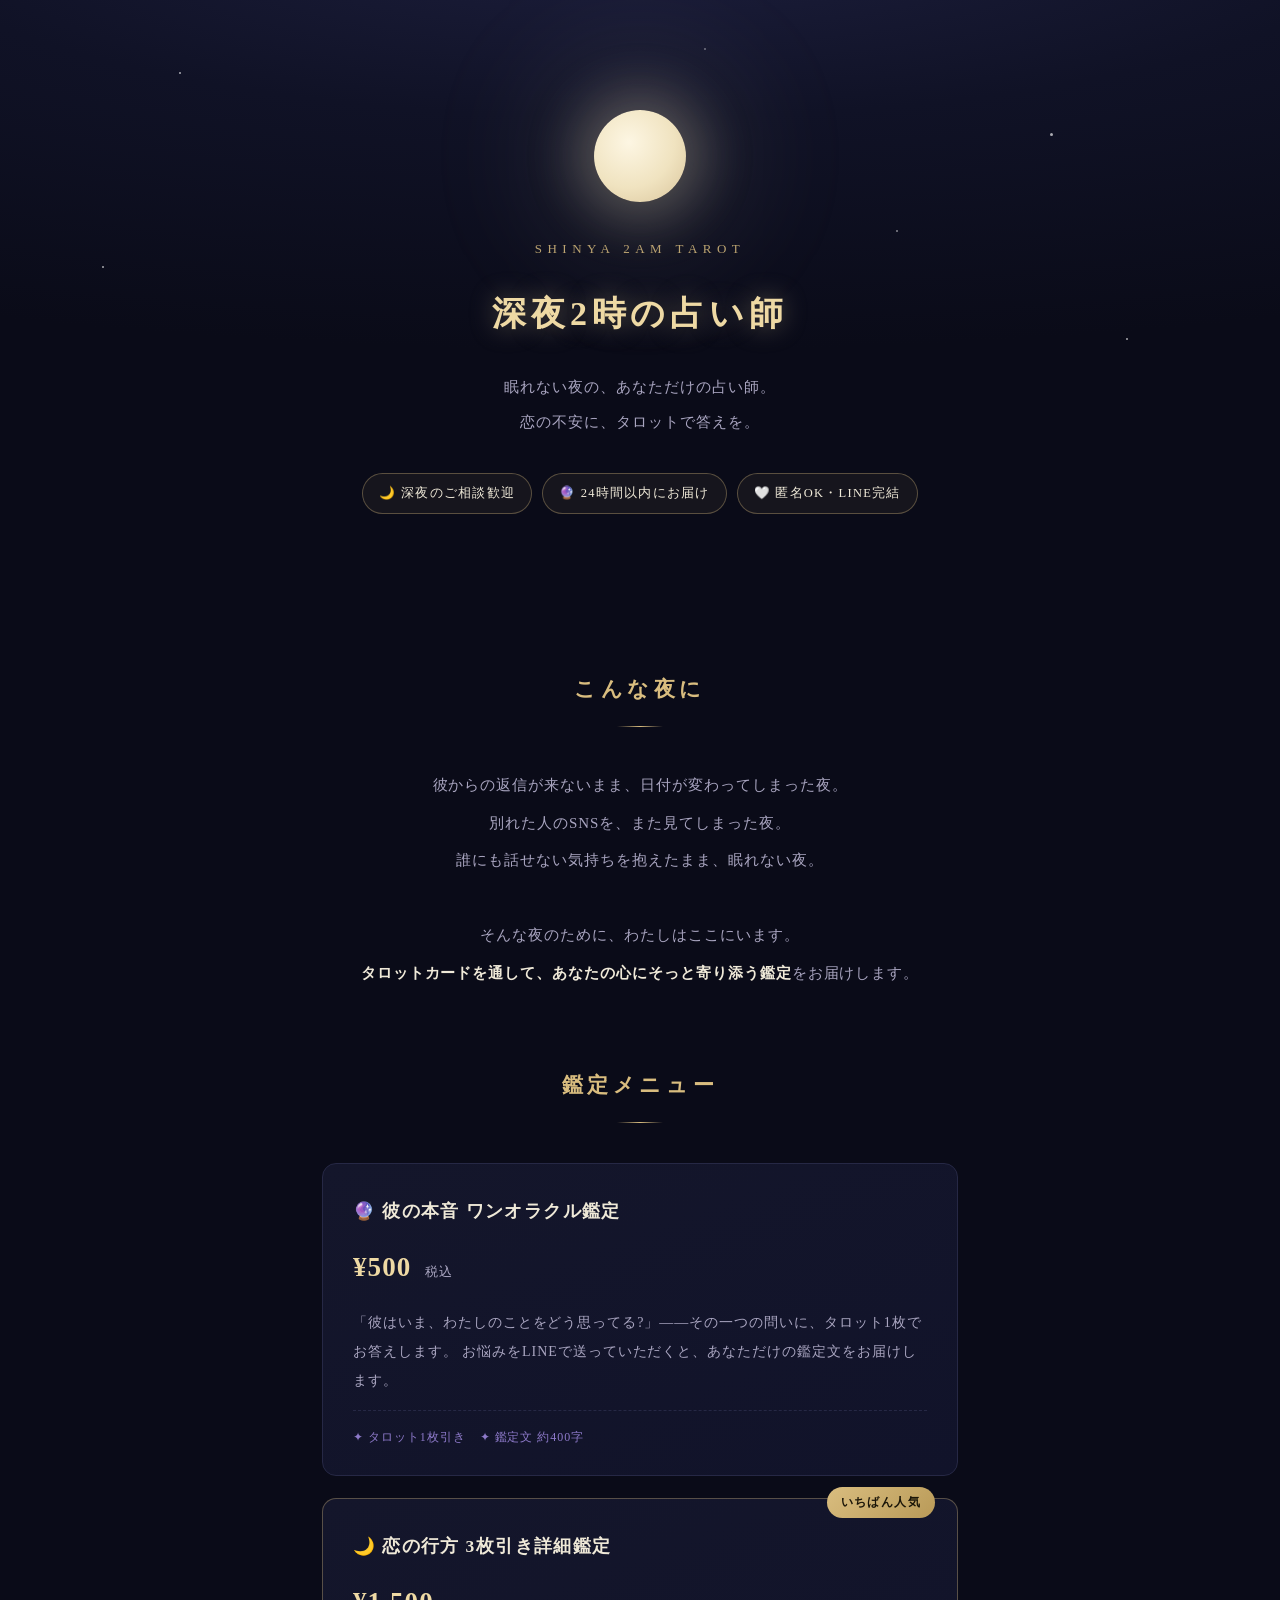
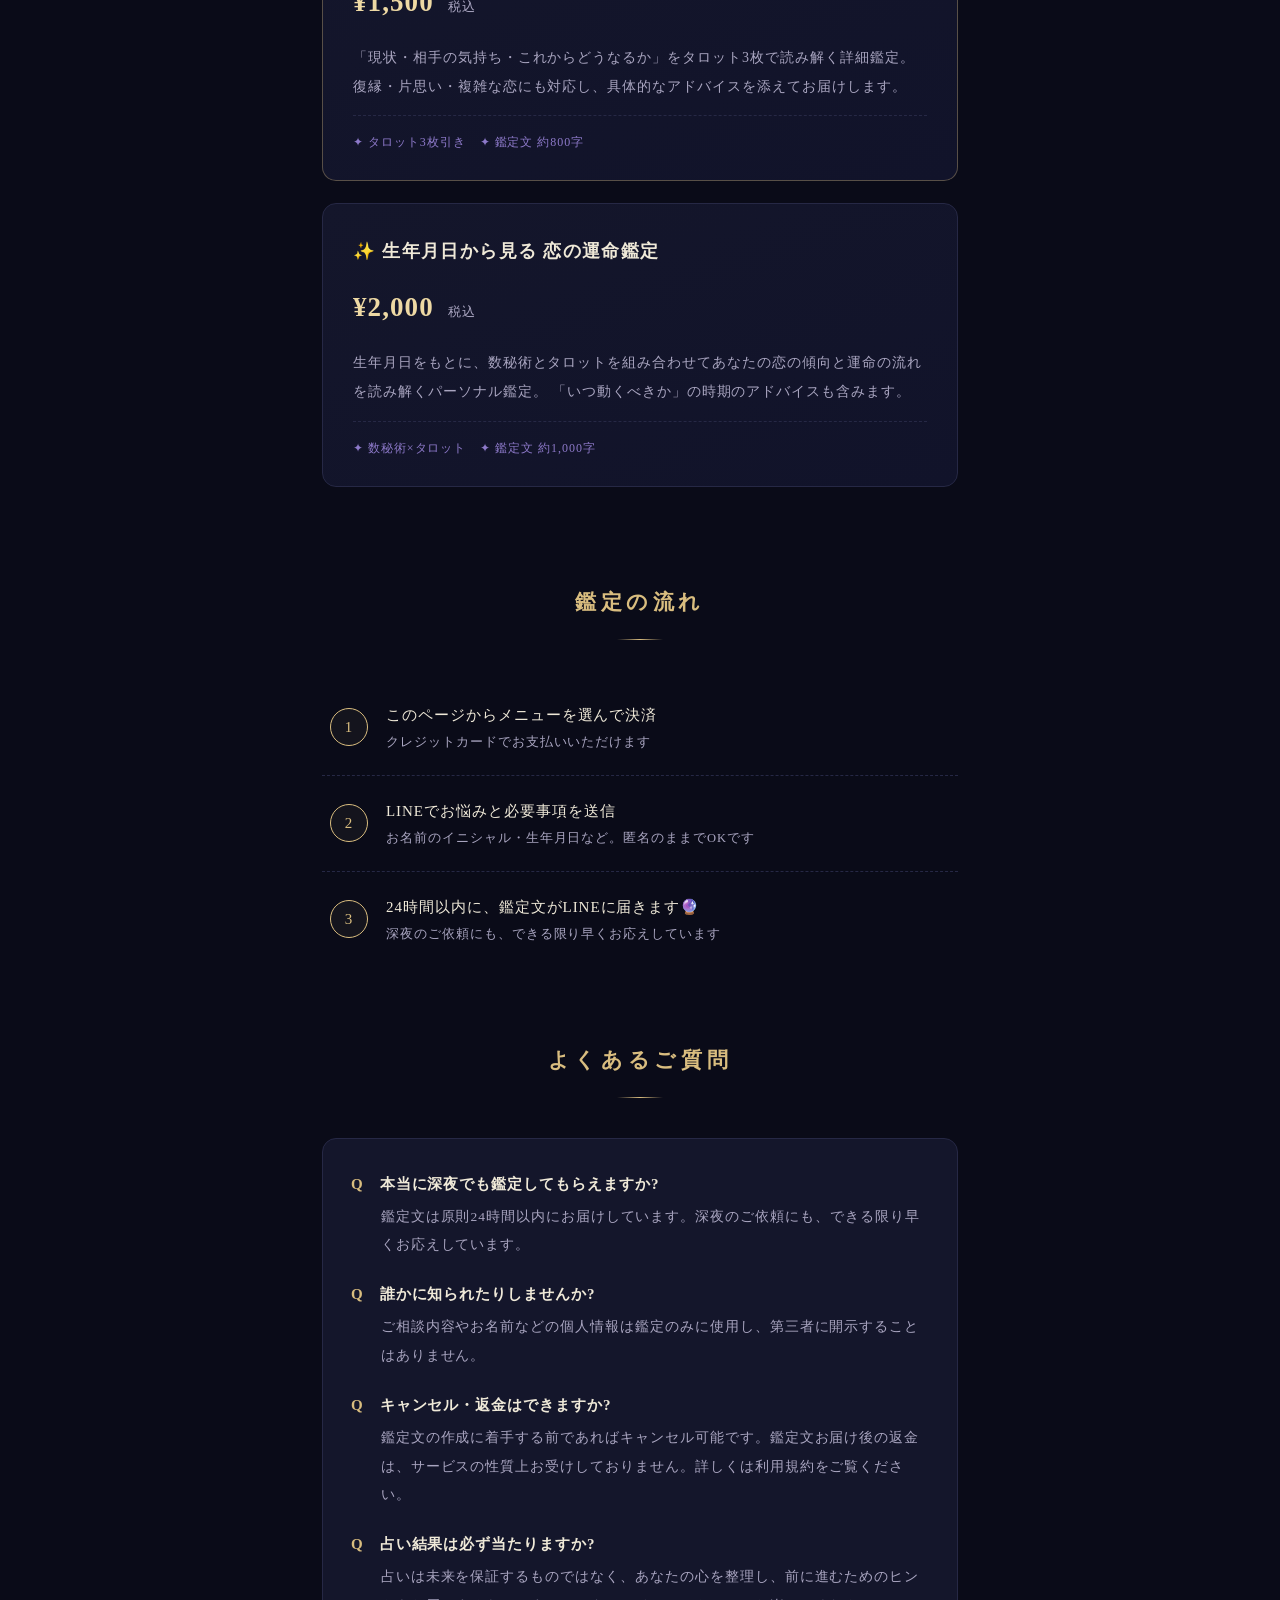
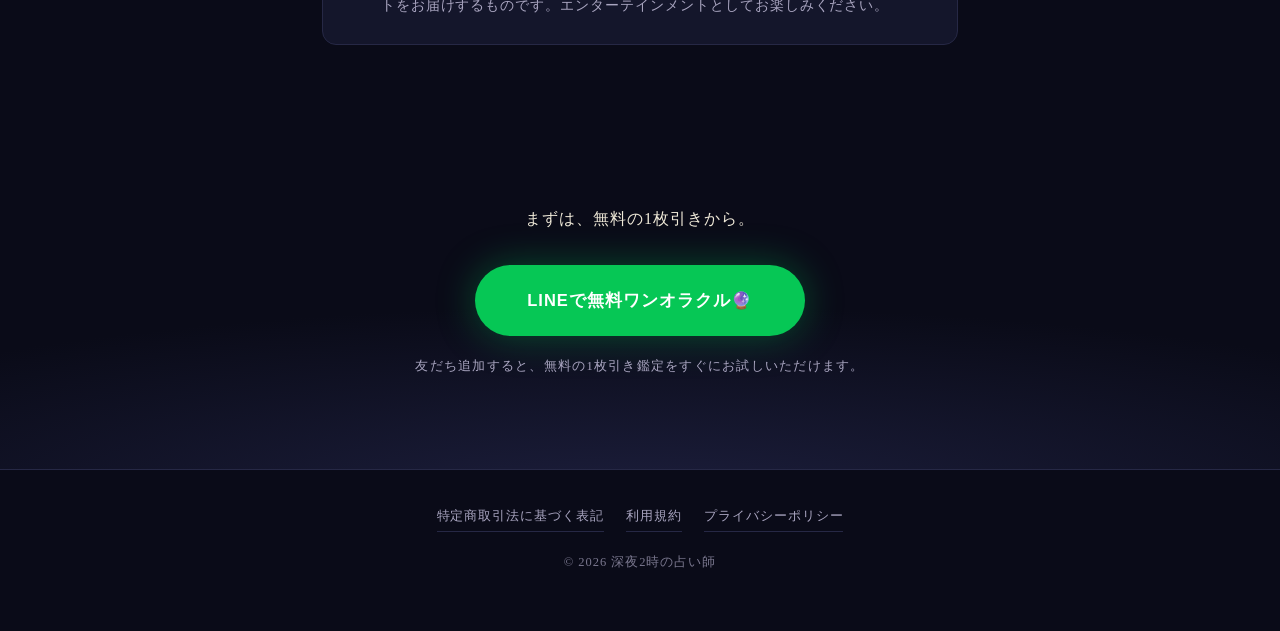
==== index.html @ 56b05a76 "深夜2時の占い師 販売LP(特商法・規約・プライバシーポリシー込み) Co-Authored-By: Claude Fable 5 <noreply@anthropic.com>" ====
<!DOCTYPE html>
<html lang="ja">
<head>
<meta charset="UTF-8">
<meta name="viewport" content="width=device-width, initial-scale=1.0">
<title>深夜2時の占い師🔮｜恋愛タロット鑑定</title>
<meta name="description" content="眠れない夜、恋の悩みにそっと寄り添うタロット鑑定。LINEで送るだけ、深夜でもすぐに鑑定文をお届けします。">
<link rel="stylesheet" href="style.css">
</head>
<body>

<header class="hero">
  <div class="star"></div><div class="star"></div><div class="star"></div>
  <div class="star"></div><div class="star"></div><div class="star"></div>
  <div class="moon"></div>
  <p class="kicker">SHINYA 2AM TAROT</p>
  <h1>深夜2時の占い師</h1>
  <p class="tagline">眠れない夜の、あなただけの占い師。<br>恋の不安に、タロットで答えを。</p>
  <div class="badges">
    <span>🌙 深夜のご相談歓迎</span>
    <span>🔮 24時間以内にお届け</span>
    <span>🤍 匿名OK・LINE完結</span>
  </div>
</header>

<div class="container">

<section>
  <h2>こんな夜に</h2>
  <p class="intro">
    彼からの返信が来ないまま、日付が変わってしまった夜。<br>
    別れた人のSNSを、また見てしまった夜。<br>
    誰にも話せない気持ちを抱えたまま、眠れない夜。<br><br>
    そんな夜のために、わたしはここにいます。<br>
    <strong>タロットカードを通して、あなたの心にそっと寄り添う鑑定</strong>をお届けします。
  </p>
</section>

<section>
  <h2>鑑定メニュー</h2>

  <div class="card">
    <h3>🔮 彼の本音 ワンオラクル鑑定</h3>
    <p class="price">¥500 <small>税込</small></p>
    <p>
      「彼はいま、わたしのことをどう思ってる?」——その一つの問いに、タロット1枚でお答えします。
      お悩みをLINEで送っていただくと、あなただけの鑑定文をお届けします。
    </p>
    <div class="meta"><span>✦ タロット1枚引き</span><span>✦ 鑑定文 約400字</span></div>
  </div>

  <div class="card featured">
    <span class="badge">いちばん人気</span>
    <h3>🌙 恋の行方 3枚引き詳細鑑定</h3>
    <p class="price">¥1,500 <small>税込</small></p>
    <p>
      「現状・相手の気持ち・これからどうなるか」をタロット3枚で読み解く詳細鑑定。
      復縁・片思い・複雑な恋にも対応し、具体的なアドバイスを添えてお届けします。
    </p>
    <div class="meta"><span>✦ タロット3枚引き</span><span>✦ 鑑定文 約800字</span></div>
  </div>

  <div class="card">
    <h3>✨ 生年月日から見る 恋の運命鑑定</h3>
    <p class="price">¥2,000 <small>税込</small></p>
    <p>
      生年月日をもとに、数秘術とタロットを組み合わせてあなたの恋の傾向と運命の流れを読み解くパーソナル鑑定。
      「いつ動くべきか」の時期のアドバイスも含みます。
    </p>
    <div class="meta"><span>✦ 数秘術×タロット</span><span>✦ 鑑定文 約1,000字</span></div>
  </div>
</section>

<section class="flow">
  <h2>鑑定の流れ</h2>
  <ol>
    <li>このページからメニューを選んで決済<br><small>クレジットカードでお支払いいただけます</small></li>
    <li>LINEでお悩みと必要事項を送信<br><small>お名前のイニシャル・生年月日など。匿名のままでOKです</small></li>
    <li>24時間以内に、鑑定文がLINEに届きます🔮<br><small>深夜のご依頼にも、できる限り早くお応えしています</small></li>
  </ol>
</section>

<section class="faq">
  <h2>よくあるご質問</h2>
  <dl>
    <dt>本当に深夜でも鑑定してもらえますか?</dt>
    <dd>鑑定文は原則24時間以内にお届けしています。深夜のご依頼にも、できる限り早くお応えしています。</dd>
    <dt>誰かに知られたりしませんか?</dt>
    <dd>ご相談内容やお名前などの個人情報は鑑定のみに使用し、第三者に開示することはありません。</dd>
    <dt>キャンセル・返金はできますか?</dt>
    <dd>鑑定文の作成に着手する前であればキャンセル可能です。鑑定文お届け後の返金は、サービスの性質上お受けしておりません。詳しくは利用規約をご覧ください。</dd>
    <dt>占い結果は必ず当たりますか?</dt>
    <dd>占いは未来を保証するものではなく、あなたの心を整理し、前に進むためのヒントをお届けするものです。エンターテインメントとしてお楽しみください。</dd>
  </dl>
</section>

</div>

<div class="cta">
  <p class="lead">まずは、無料の1枚引きから。</p>
  <a class="line-btn" href="https://line.me/R/ti/p/@852gdivv">LINEで無料ワンオラクル🔮</a>
  <p class="note">友だち追加すると、無料の1枚引き鑑定をすぐにお試しいただけます。</p>
</div>

<footer>
  <nav>
    <a href="tokushoho.html">特定商取引法に基づく表記</a>
    <a href="terms.html">利用規約</a>
    <a href="privacy.html">プライバシーポリシー</a>
  </nav>
  <p class="copy">© 2026 深夜2時の占い師</p>
</footer>

</body>
</html>
---- style.css ----
:root {
  --bg: #0a0b18;
  --bg-2: #101226;
  --bg-card: #14162b;
  --border: #262845;
  --border-gold: rgba(217, 189, 127, 0.35);
  --text: #efe9d8;
  --text-dim: #a9a5c0;
  --gold: #d9bd7f;
  --gold-bright: #eed9a4;
  --purple: #8d79c9;
  --line-green: #06c755;
}

* { margin: 0; padding: 0; box-sizing: border-box; }

html { scroll-behavior: smooth; }

body {
  font-family: "Yu Mincho", "Hiragino Mincho ProN", "Noto Serif JP", serif;
  background: var(--bg);
  color: var(--text);
  line-height: 2;
  letter-spacing: 0.06em;
}

.container { max-width: 680px; margin: 0 auto; padding: 0 22px; }

/* ---------- hero ---------- */

header.hero {
  position: relative;
  text-align: center;
  padding: 110px 20px 90px;
  background: radial-gradient(ellipse 130% 70% at 50% -12%, #1d1f3e 0%, var(--bg-2) 45%, var(--bg) 100%);
  overflow: hidden;
}

.hero .star {
  position: absolute;
  background: #fff;
  border-radius: 50%;
  opacity: 0.65;
  animation: twinkle 3.4s ease-in-out infinite;
}

.hero .star:nth-child(1) { top: 12%; left: 14%; width: 2px; height: 2px; }
.hero .star:nth-child(2) { top: 22%; left: 82%; width: 3px; height: 3px; animation-delay: .9s; }
.hero .star:nth-child(3) { top: 44%; left: 8%;  width: 2px; height: 2px; animation-delay: 1.6s; }
.hero .star:nth-child(4) { top: 56%; left: 88%; width: 2px; height: 2px; animation-delay: 2.2s; }
.hero .star:nth-child(5) { top: 8%;  left: 55%; width: 2px; height: 2px; animation-delay: .4s; opacity: .4; }
.hero .star:nth-child(6) { top: 38%; left: 70%; width: 2px; height: 2px; animation-delay: 2.8s; opacity: .5; }

@keyframes twinkle {
  0%, 100% { opacity: 0.25; }
  50% { opacity: 0.85; }
}

.hero .moon {
  width: 92px;
  height: 92px;
  margin: 0 auto 34px;
  border-radius: 50%;
  background: radial-gradient(circle at 38% 35%, #fdf6e3 0%, #f0e3c0 55%, #d9c49a 100%);
  box-shadow:
    0 0 50px 18px rgba(240, 227, 192, 0.25),
    0 0 130px 55px rgba(240, 227, 192, 0.10);
}

.hero .kicker {
  font-size: 13px;
  letter-spacing: 0.42em;
  color: var(--gold);
  opacity: 0.85;
  margin-bottom: 18px;
}

.hero h1 {
  font-size: 34px;
  font-weight: 600;
  letter-spacing: 0.14em;
  color: var(--gold-bright);
  text-shadow: 0 0 26px rgba(238, 217, 164, 0.35);
  margin-bottom: 22px;
}

.hero p.tagline {
  color: var(--text-dim);
  font-size: 15px;
  line-height: 2.3;
}

.hero .badges {
  display: flex;
  justify-content: center;
  flex-wrap: wrap;
  gap: 10px;
  margin-top: 34px;
}

.hero .badges span {
  font-size: 12.5px;
  color: var(--text);
  border: 1px solid var(--border-gold);
  border-radius: 999px;
  padding: 7px 16px;
  background: rgba(217, 189, 127, 0.06);
  letter-spacing: 0.1em;
}

/* ---------- sections ---------- */

section { padding: 64px 0 8px; }

h2 {
  font-size: 21px;
  font-weight: 600;
  color: var(--gold);
  text-align: center;
  letter-spacing: 0.22em;
  margin-bottom: 40px;
}

h2::after {
  content: "";
  display: block;
  width: 46px;
  height: 1px;
  background: linear-gradient(90deg, transparent, var(--gold), transparent);
  margin: 16px auto 0;
}

/* ---------- intro ---------- */

.intro {
  text-align: center;
  font-size: 15px;
  color: var(--text-dim);
  line-height: 2.5;
}

.intro strong {
  color: var(--text);
  font-weight: 600;
}

/* ---------- menu cards ---------- */

.card {
  position: relative;
  background: linear-gradient(160deg, var(--bg-card) 0%, #11132a 100%);
  border: 1px solid var(--border);
  border-radius: 14px;
  padding: 30px 30px 26px;
  margin-bottom: 22px;
  transition: transform .25s ease, border-color .25s ease, box-shadow .25s ease;
}

.card:hover {
  transform: translateY(-3px);
  border-color: var(--border-gold);
  box-shadow: 0 14px 40px rgba(0, 0, 0, 0.45), 0 0 30px rgba(217, 189, 127, 0.08);
}

.card.featured { border-color: var(--border-gold); }

.card .badge {
  position: absolute;
  top: -12px;
  right: 22px;
  background: linear-gradient(135deg, var(--gold) 0%, #b99a58 100%);
  color: #1a1508;
  font-family: "Yu Gothic", sans-serif;
  font-size: 11.5px;
  font-weight: 700;
  letter-spacing: 0.12em;
  padding: 4px 14px;
  border-radius: 999px;
}

.card h3 {
  font-size: 17.5px;
  font-weight: 600;
  margin-bottom: 4px;
  letter-spacing: 0.08em;
}

.card .price {
  font-size: 27px;
  color: var(--gold-bright);
  font-weight: 700;
  margin: 10px 0 12px;
  letter-spacing: 0.04em;
}

.card .price small { font-size: 13px; color: var(--text-dim); font-weight: 400; margin-left: 6px; }

.card p { font-size: 14px; color: var(--text-dim); line-height: 2.1; }

.card .meta {
  display: flex;
  gap: 14px;
  margin-top: 14px;
  padding-top: 14px;
  border-top: 1px dashed var(--border);
  font-size: 12px;
  color: var(--purple);
  letter-spacing: 0.08em;
}

/* ---------- flow ---------- */

.flow ol { list-style: none; }

.flow li {
  position: relative;
  padding: 20px 0 20px 64px;
  font-size: 15px;
  border-bottom: 1px dashed var(--border);
}

.flow li:last-child { border-bottom: none; }

.flow li::before {
  content: counter(step);
  counter-increment: step;
  position: absolute;
  left: 8px;
  top: 50%;
  transform: translateY(-50%);
  width: 36px;
  height: 36px;
  border-radius: 50%;
  border: 1px solid var(--gold);
  color: var(--gold);
  display: flex;
  align-items: center;
  justify-content: center;
  font-size: 15px;
  background: rgba(217, 189, 127, 0.05);
}

.flow ol { counter-reset: step; }

.flow li small { display: block; color: var(--text-dim); font-size: 12.5px; }

/* ---------- faq ---------- */

.faq dl {
  background: var(--bg-card);
  border: 1px solid var(--border);
  border-radius: 14px;
  padding: 10px 28px 24px;
}

.faq dt {
  font-weight: 600;
  margin-top: 20px;
  color: var(--text);
  font-size: 15px;
}

.faq dt::before { content: "Q　"; color: var(--gold); }

.faq dd {
  color: var(--text-dim);
  font-size: 13.5px;
  margin: 4px 0 0 0;
  padding-left: 2.2em;
  line-height: 2.1;
}

/* ---------- cta ---------- */

.cta {
  position: relative;
  text-align: center;
  margin: 80px 0 0;
  padding: 70px 20px 90px;
  background: radial-gradient(ellipse 120% 90% at 50% 110%, #1c1e3c 0%, var(--bg) 65%);
}

.cta .lead {
  font-size: 16px;
  margin-bottom: 30px;
  color: var(--text);
}

.cta a.line-btn {
  display: inline-block;
  background: var(--line-green);
  color: #fff;
  text-decoration: none;
  font-family: "Yu Gothic", sans-serif;
  font-weight: 700;
  padding: 19px 52px;
  border-radius: 999px;
  font-size: 16.5px;
  letter-spacing: 0.06em;
  box-shadow: 0 0 38px rgba(6, 199, 85, 0.35);
  transition: transform .2s ease, box-shadow .2s ease;
}

.cta a.line-btn:hover {
  transform: translateY(-2px);
  box-shadow: 0 6px 46px rgba(6, 199, 85, 0.5);
}

.cta p.note { margin-top: 18px; font-size: 12.5px; color: var(--text-dim); letter-spacing: 0.1em; }

/* ---------- footer ---------- */

footer {
  border-top: 1px solid var(--border);
  padding: 34px 20px 56px;
  text-align: center;
  font-size: 12.5px;
  color: var(--text-dim);
}

footer nav { display: flex; justify-content: center; flex-wrap: wrap; gap: 6px 22px; }

footer a { color: var(--text-dim); text-decoration: none; border-bottom: 1px solid var(--border); padding-bottom: 2px; }
footer a:hover { color: var(--gold); border-color: var(--gold); }

footer .copy { margin-top: 18px; opacity: 0.7; }

/* ---------- legal pages ---------- */

main.legal { padding: 64px 0 40px; }

main.legal h1 {
  font-size: 22px;
  color: var(--gold);
  margin-bottom: 40px;
  text-align: center;
  letter-spacing: 0.2em;
}

main.legal h1::after {
  content: "";
  display: block;
  width: 46px;
  height: 1px;
  background: linear-gradient(90deg, transparent, var(--gold), transparent);
  margin: 16px auto 0;
}

main.legal table { width: 100%; border-collapse: collapse; font-size: 14px; }

main.legal th, main.legal td {
  border: 1px solid var(--border);
  padding: 14px 16px;
  text-align: left;
  vertical-align: top;
  line-height: 1.9;
}

main.legal th { background: var(--bg-card); width: 34%; font-weight: 600; color: var(--text); }
main.legal td { color: var(--text-dim); }
main.legal td small { font-size: 12px; opacity: 0.85; }

main.legal h2 { font-size: 16px; text-align: left; margin: 32px 0 10px; letter-spacing: 0.1em; }
main.legal h2::after { display: none; }

main.legal p, main.legal li { font-size: 14px; color: var(--text-dim); }
main.legal ol, main.legal ul { padding-left: 24px; }

.back {
  display: inline-block;
  margin-top: 40px;
  color: var(--gold);
  font-size: 14px;
  text-decoration: none;
  border-bottom: 1px solid var(--border-gold);
  padding-bottom: 2px;
}

/* ---------- responsive ---------- */

@media (max-width: 480px) {
  .hero h1 { font-size: 27px; }
  .card { padding: 24px 20px 22px; }
  main.legal th { width: 38%; }
}
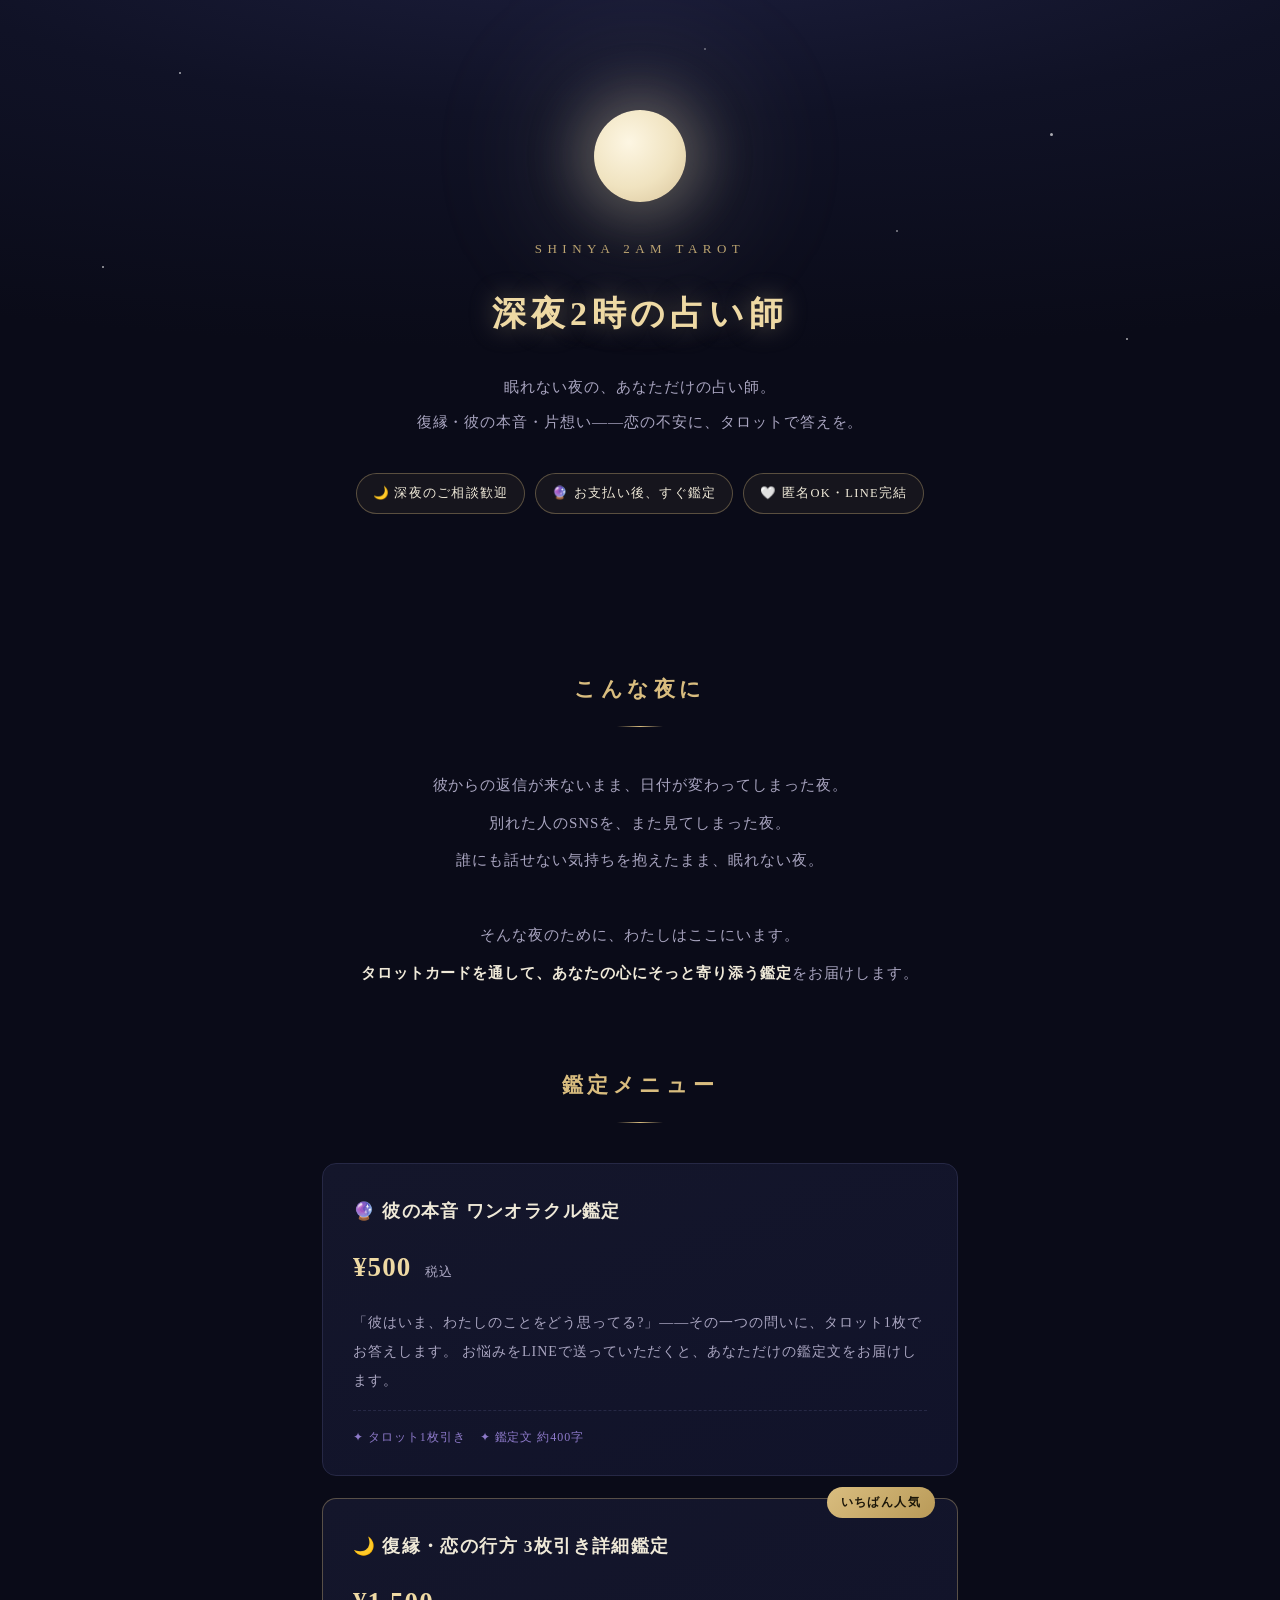
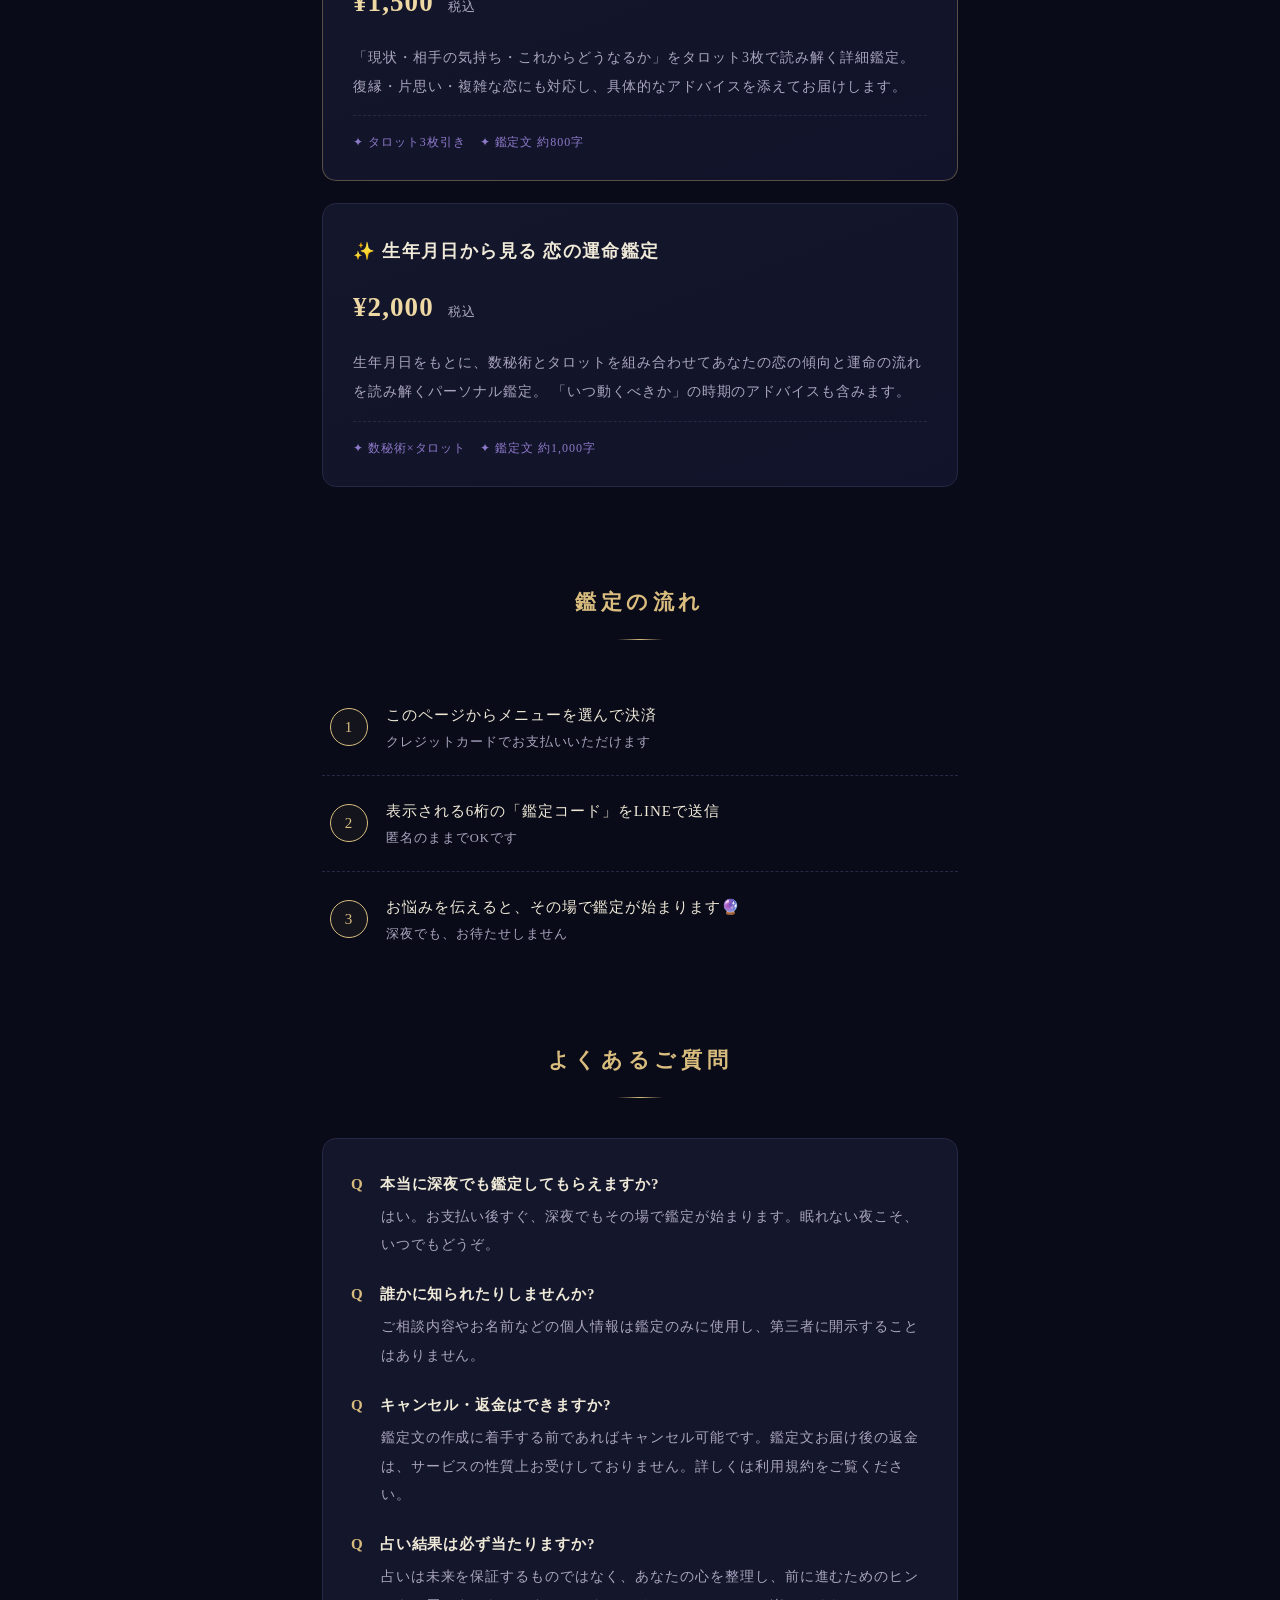
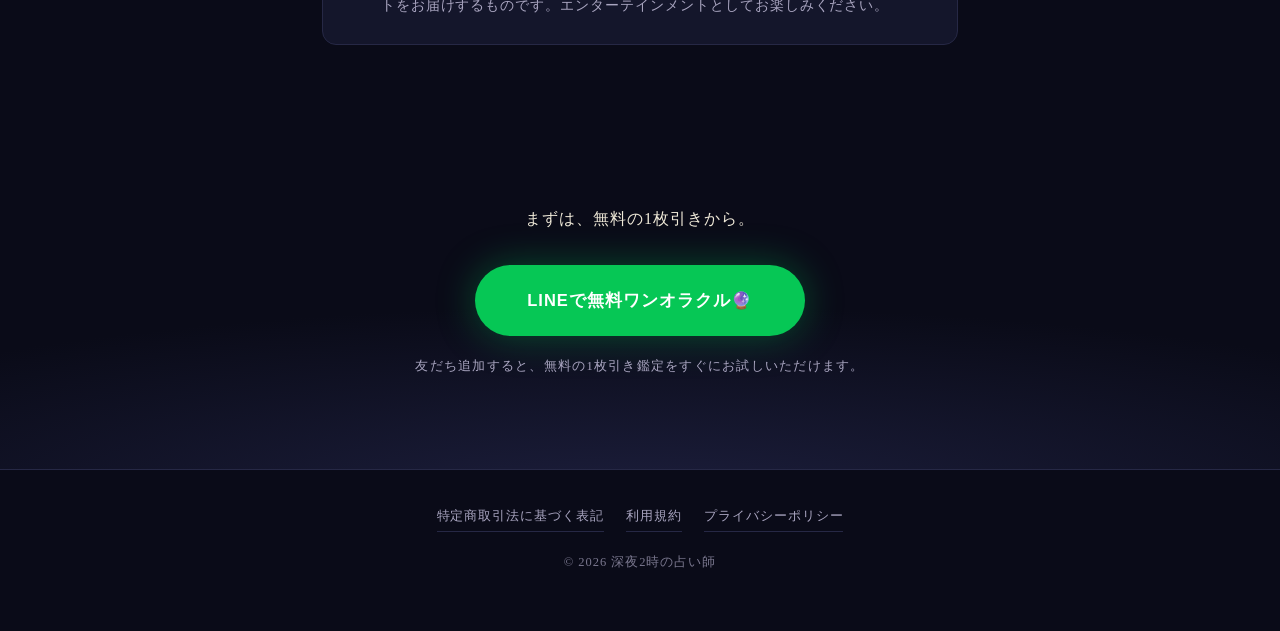
==== commit ee88918a: "ヒーロー文言に復縁を追加、24時間表記を即時鑑定の表現に変更" ====
--- a/index.html
+++ b/index.html
@@ -3,6 +3,8 @@
 <head>
 <meta charset="UTF-8">
 <meta name="viewport" content="width=device-width, initial-scale=1.0">
+<link rel="icon" type="image/png" href="favicon.png">
+<link rel="apple-touch-icon" href="apple-touch-icon.png">
 <title>深夜2時の占い師🔮｜恋愛タロット鑑定</title>
 <meta name="description" content="眠れない夜、恋の悩みにそっと寄り添うタロット鑑定。LINEで送るだけ、深夜でもすぐに鑑定文をお届けします。">
 <link rel="stylesheet" href="style.css">
@@ -15,10 +17,10 @@
   <div class="moon"></div>
   <p class="kicker">SHINYA 2AM TAROT</p>
   <h1>深夜2時の占い師</h1>
-  <p class="tagline">眠れない夜の、あなただけの占い師。<br>恋の不安に、タロットで答えを。</p>
+  <p class="tagline">眠れない夜の、あなただけの占い師。<br>復縁・彼の本音・片想い——恋の不安に、タロットで答えを。</p>
   <div class="badges">
     <span>🌙 深夜のご相談歓迎</span>
-    <span>🔮 24時間以内にお届け</span>
+    <span>🔮 お支払い後、すぐ鑑定</span>
     <span>🤍 匿名OK・LINE完結</span>
   </div>
 </header>
@@ -51,7 +53,7 @@
 
   <div class="card featured">
     <span class="badge">いちばん人気</span>
-    <h3>🌙 恋の行方 3枚引き詳細鑑定</h3>
+    <h3>🌙 復縁・恋の行方 3枚引き詳細鑑定</h3>
     <p class="price">¥1,500 <small>税込</small></p>
     <p>
       「現状・相手の気持ち・これからどうなるか」をタロット3枚で読み解く詳細鑑定。
@@ -75,8 +77,8 @@
   <h2>鑑定の流れ</h2>
   <ol>
     <li>このページからメニューを選んで決済<br><small>クレジットカードでお支払いいただけます</small></li>
-    <li>LINEでお悩みと必要事項を送信<br><small>お名前のイニシャル・生年月日など。匿名のままでOKです</small></li>
-    <li>24時間以内に、鑑定文がLINEに届きます🔮<br><small>深夜のご依頼にも、できる限り早くお応えしています</small></li>
+    <li>表示される6桁の「鑑定コード」をLINEで送信<br><small>匿名のままでOKです</small></li>
+    <li>お悩みを伝えると、その場で鑑定が始まります🔮<br><small>深夜でも、お待たせしません</small></li>
   </ol>
 </section>
 
@@ -84,7 +86,7 @@
   <h2>よくあるご質問</h2>
   <dl>
     <dt>本当に深夜でも鑑定してもらえますか?</dt>
-    <dd>鑑定文は原則24時間以内にお届けしています。深夜のご依頼にも、できる限り早くお応えしています。</dd>
+    <dd>はい。お支払い後すぐ、深夜でもその場で鑑定が始まります。眠れない夜こそ、いつでもどうぞ。</dd>
     <dt>誰かに知られたりしませんか?</dt>
     <dd>ご相談内容やお名前などの個人情報は鑑定のみに使用し、第三者に開示することはありません。</dd>
     <dt>キャンセル・返金はできますか?</dt>
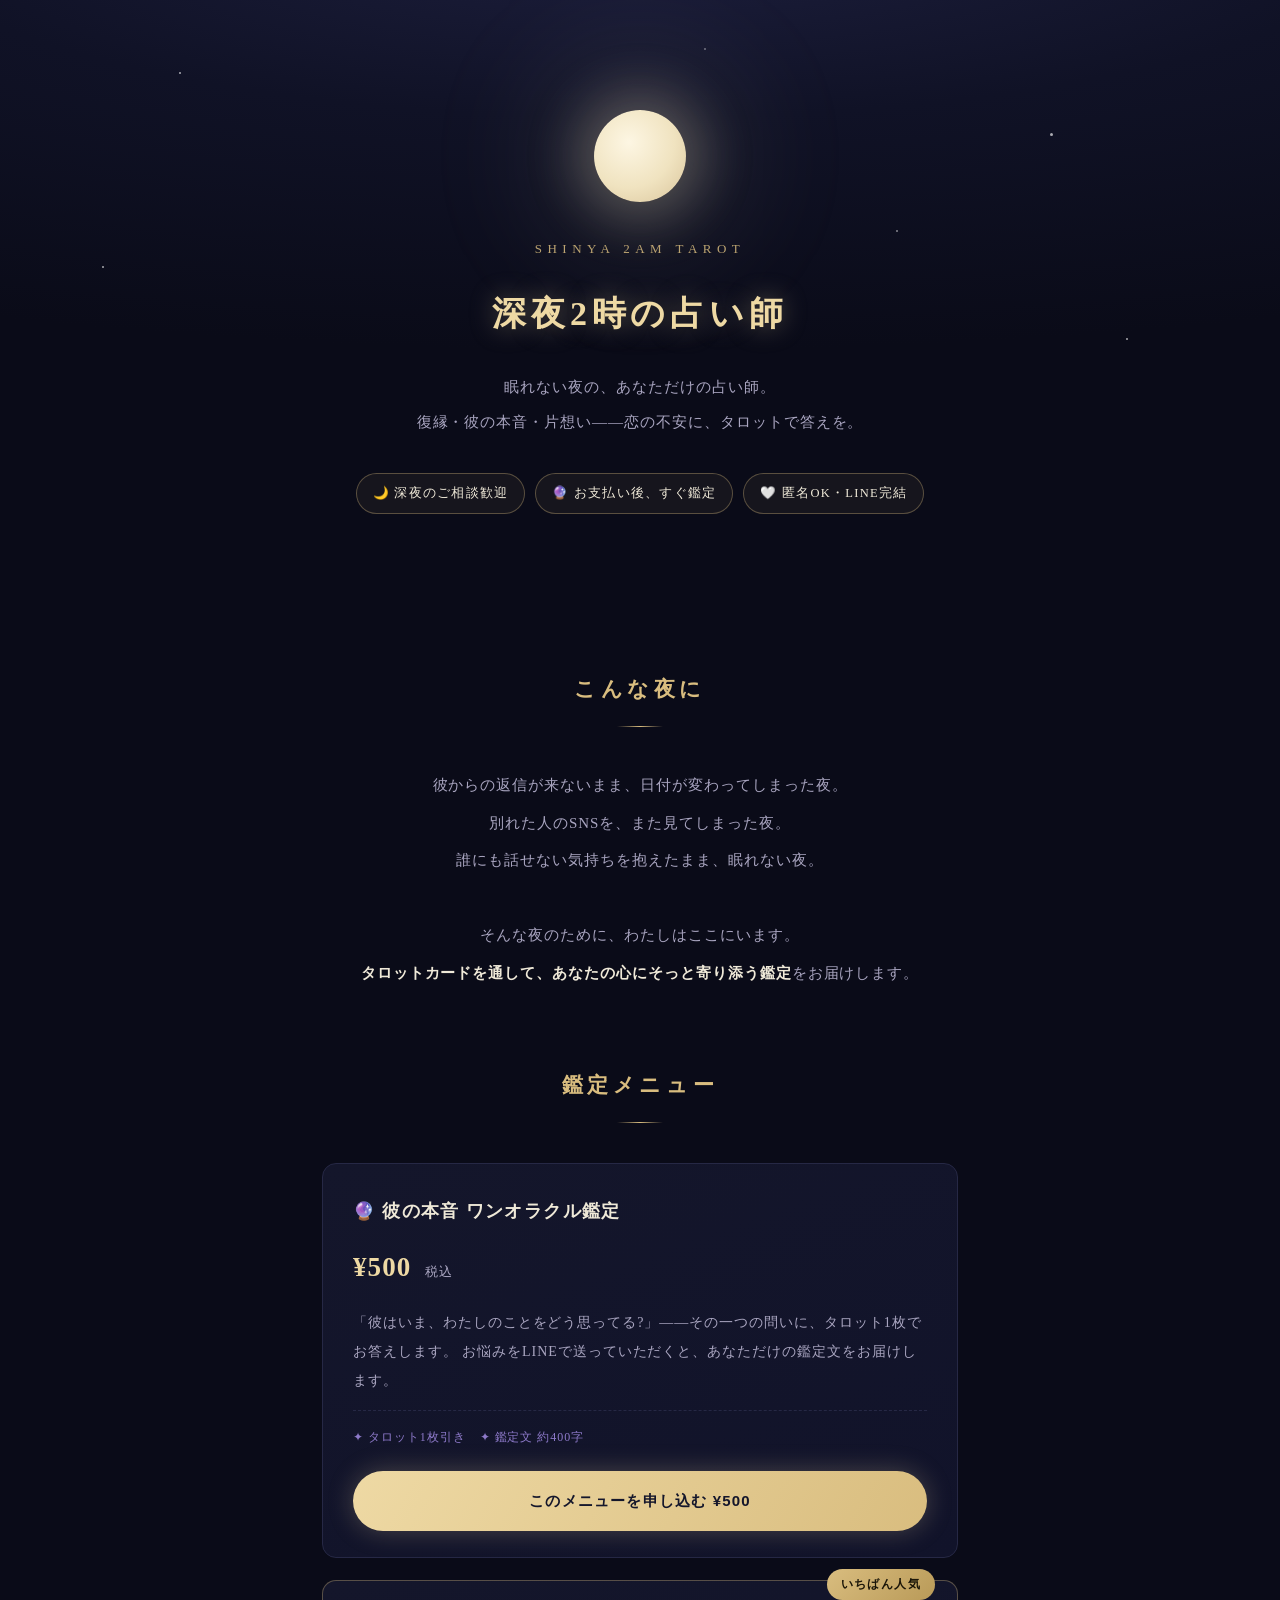
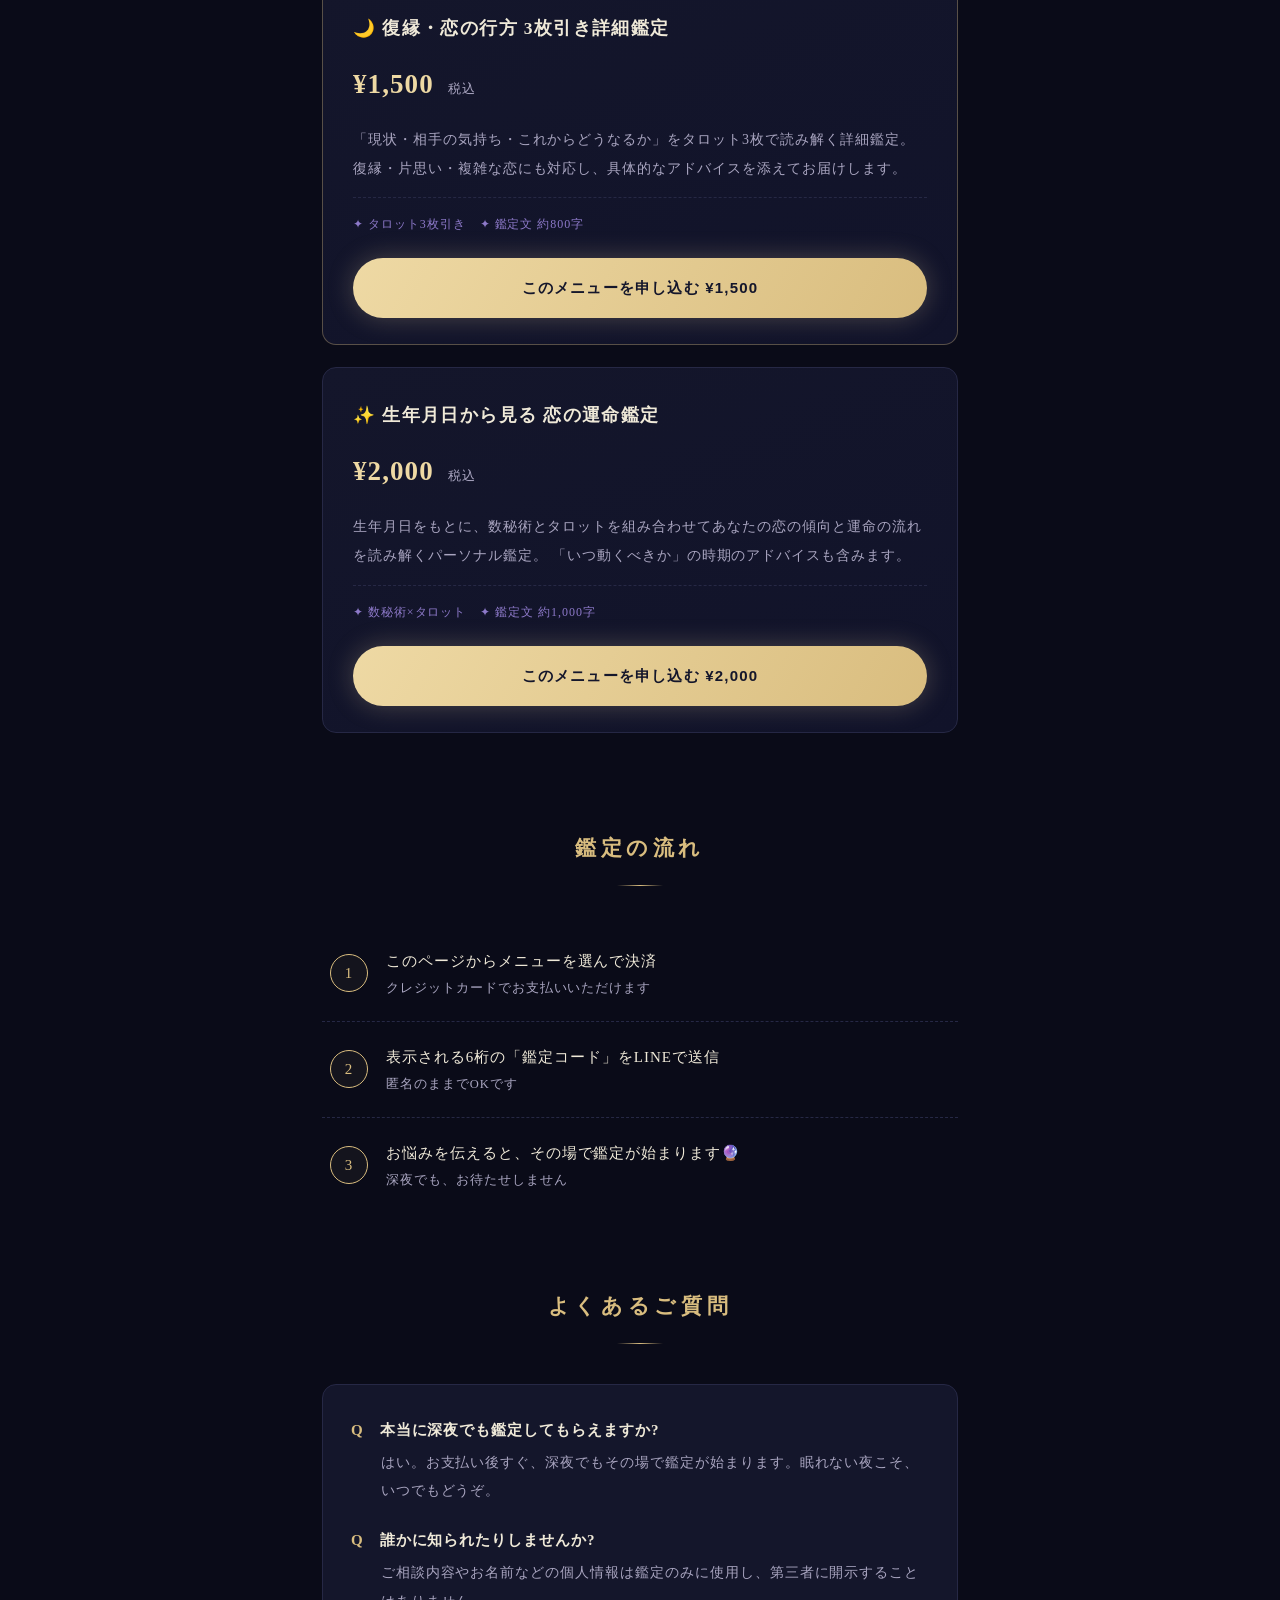
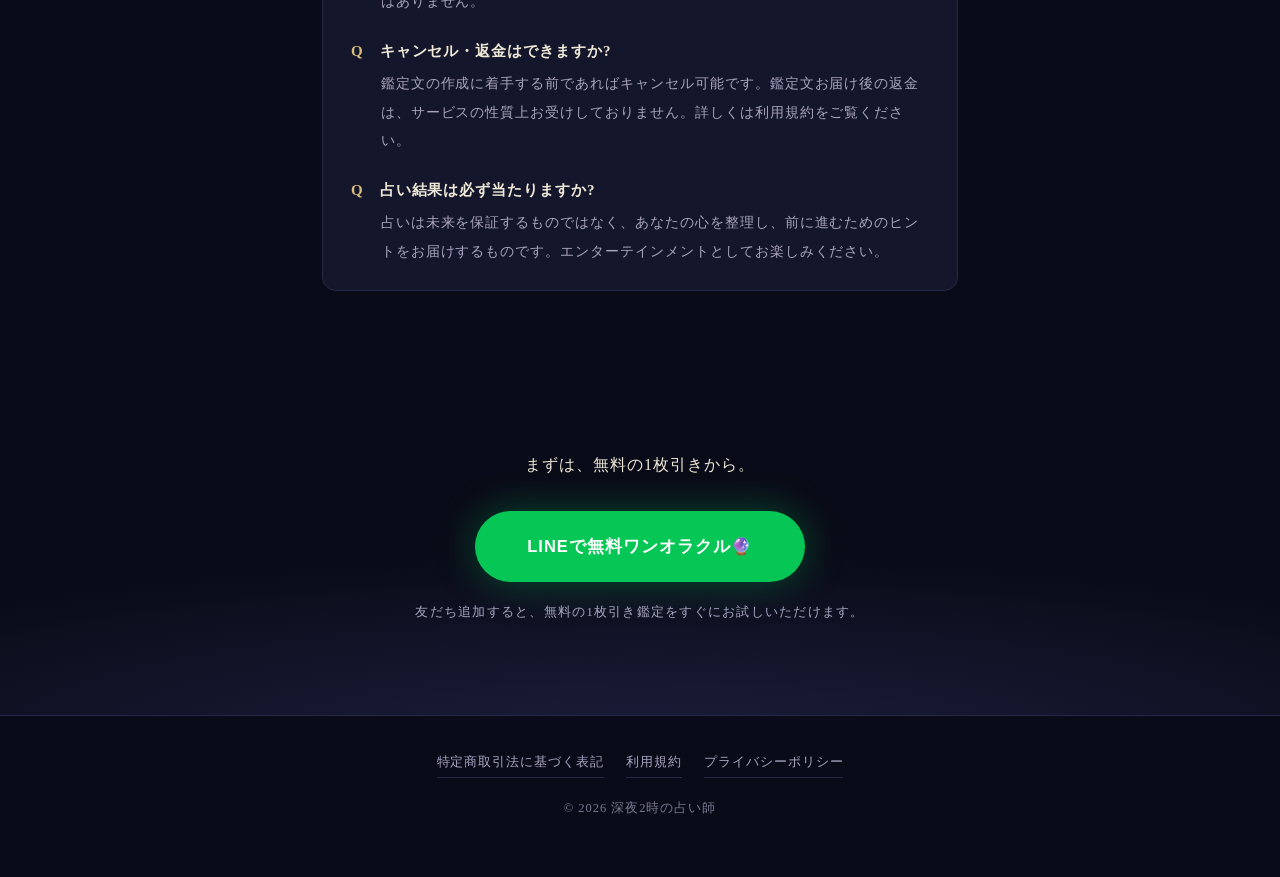
==== commit 72f2447b: "鑑定メニューに申し込みボタンを追加(決済ページへ接続)" ====
--- a/index.html
+++ b/index.html
@@ -49,6 +49,7 @@
       お悩みをLINEで送っていただくと、あなただけの鑑定文をお届けします。
     </p>
     <div class="meta"><span>✦ タロット1枚引き</span><span>✦ 鑑定文 約400字</span></div>
+    <a class="buy-btn" href="https://splurge-snitch-dangle.ngrok-free.dev/buy/oneoracle">このメニューを申し込む ¥500</a>
   </div>
 
   <div class="card featured">
@@ -60,6 +61,7 @@
       復縁・片思い・複雑な恋にも対応し、具体的なアドバイスを添えてお届けします。
     </p>
     <div class="meta"><span>✦ タロット3枚引き</span><span>✦ 鑑定文 約800字</span></div>
+    <a class="buy-btn" href="https://splurge-snitch-dangle.ngrok-free.dev/buy/threecards">このメニューを申し込む ¥1,500</a>
   </div>
 
   <div class="card">
@@ -70,6 +72,7 @@
       「いつ動くべきか」の時期のアドバイスも含みます。
     </p>
     <div class="meta"><span>✦ 数秘術×タロット</span><span>✦ 鑑定文 約1,000字</span></div>
+    <a class="buy-btn" href="https://splurge-snitch-dangle.ngrok-free.dev/buy/destiny">このメニューを申し込む ¥2,000</a>
   </div>
 </section>
 
--- a/style.css
+++ b/style.css
@@ -270,6 +270,30 @@
   line-height: 2.1;
 }
 
+/* ---------- buy button ---------- */
+
+a.buy-btn {
+  display: block;
+  margin-top: 22px;
+  text-align: center;
+  background: linear-gradient(120deg, var(--gold-bright), var(--gold));
+  color: #14162b;
+  text-decoration: none;
+  font-family: "Yu Gothic", sans-serif;
+  font-weight: 700;
+  padding: 15px 20px;
+  border-radius: 999px;
+  font-size: 15px;
+  letter-spacing: 0.08em;
+  box-shadow: 0 0 26px rgba(238, 217, 164, 0.25);
+  transition: transform .2s ease, box-shadow .2s ease;
+}
+
+a.buy-btn:hover {
+  transform: translateY(-2px);
+  box-shadow: 0 6px 34px rgba(238, 217, 164, 0.4);
+}
+
 /* ---------- cta ---------- */
 
 .cta {
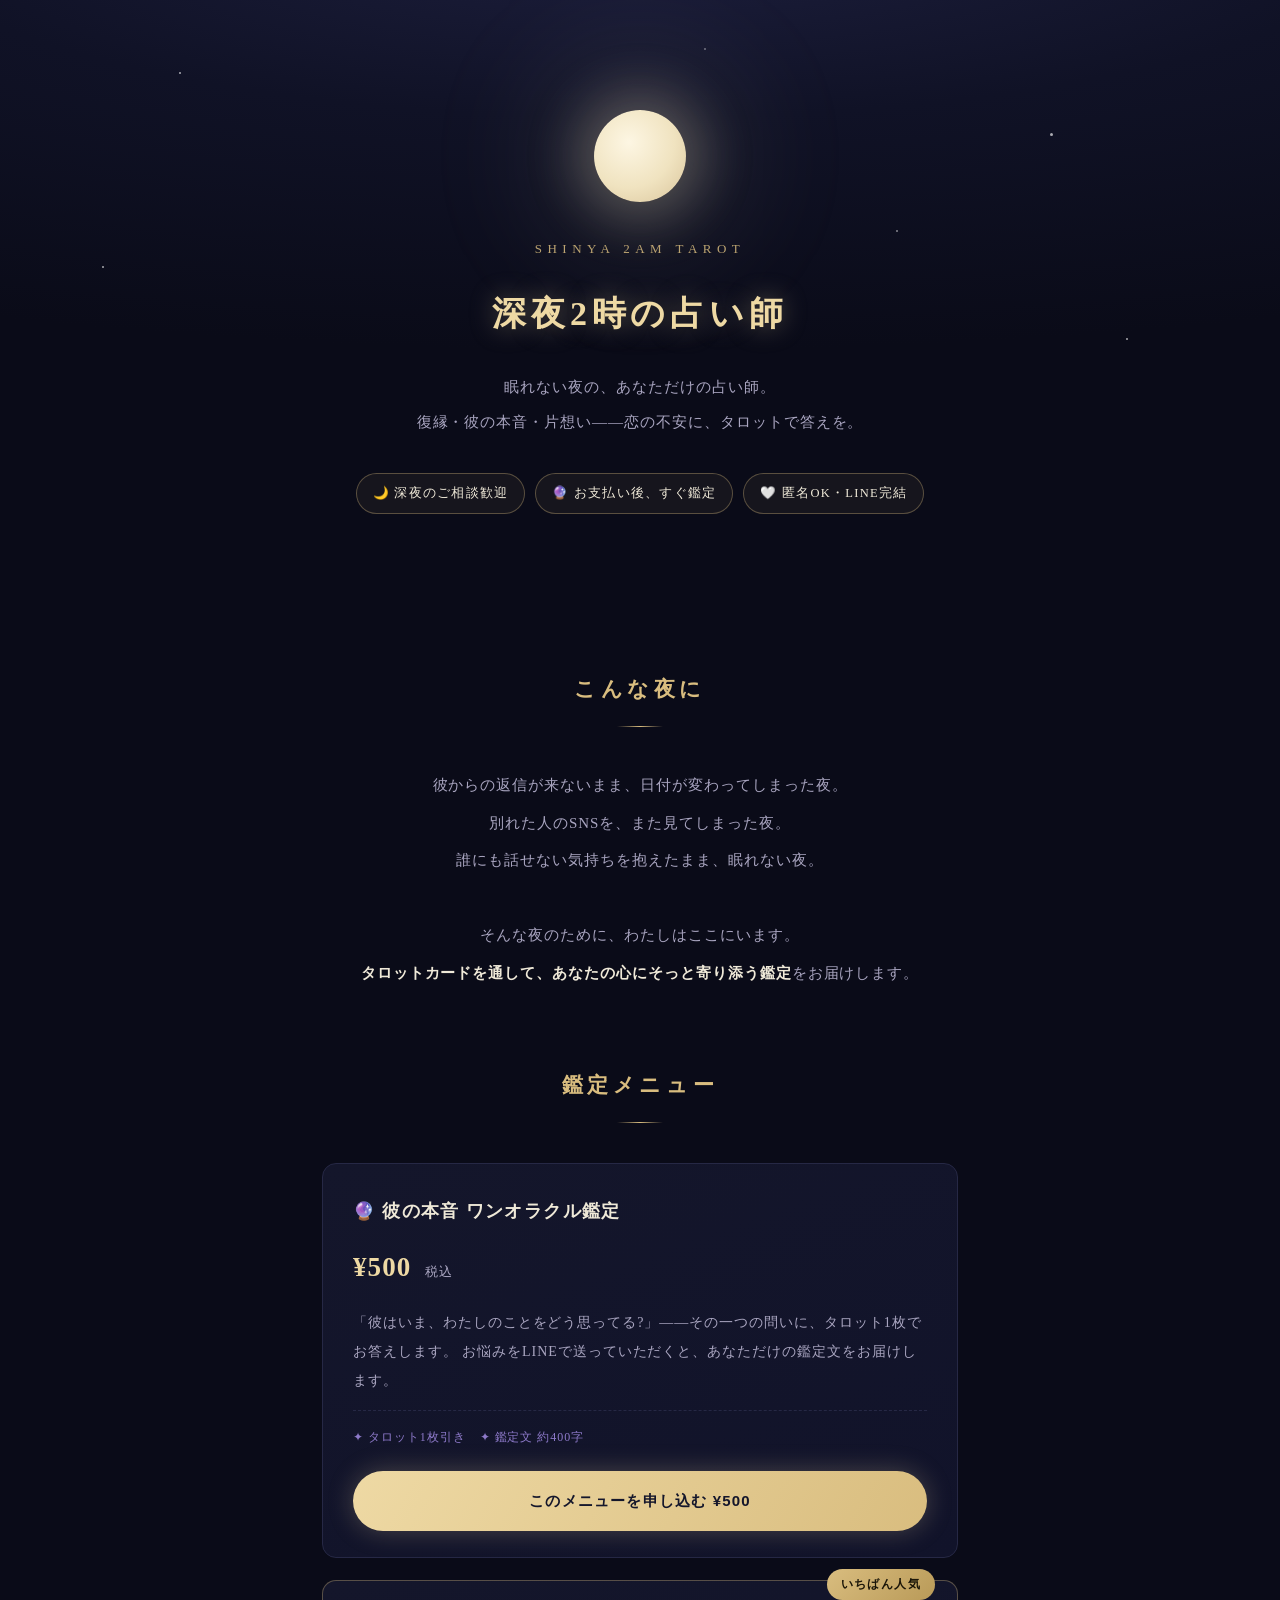
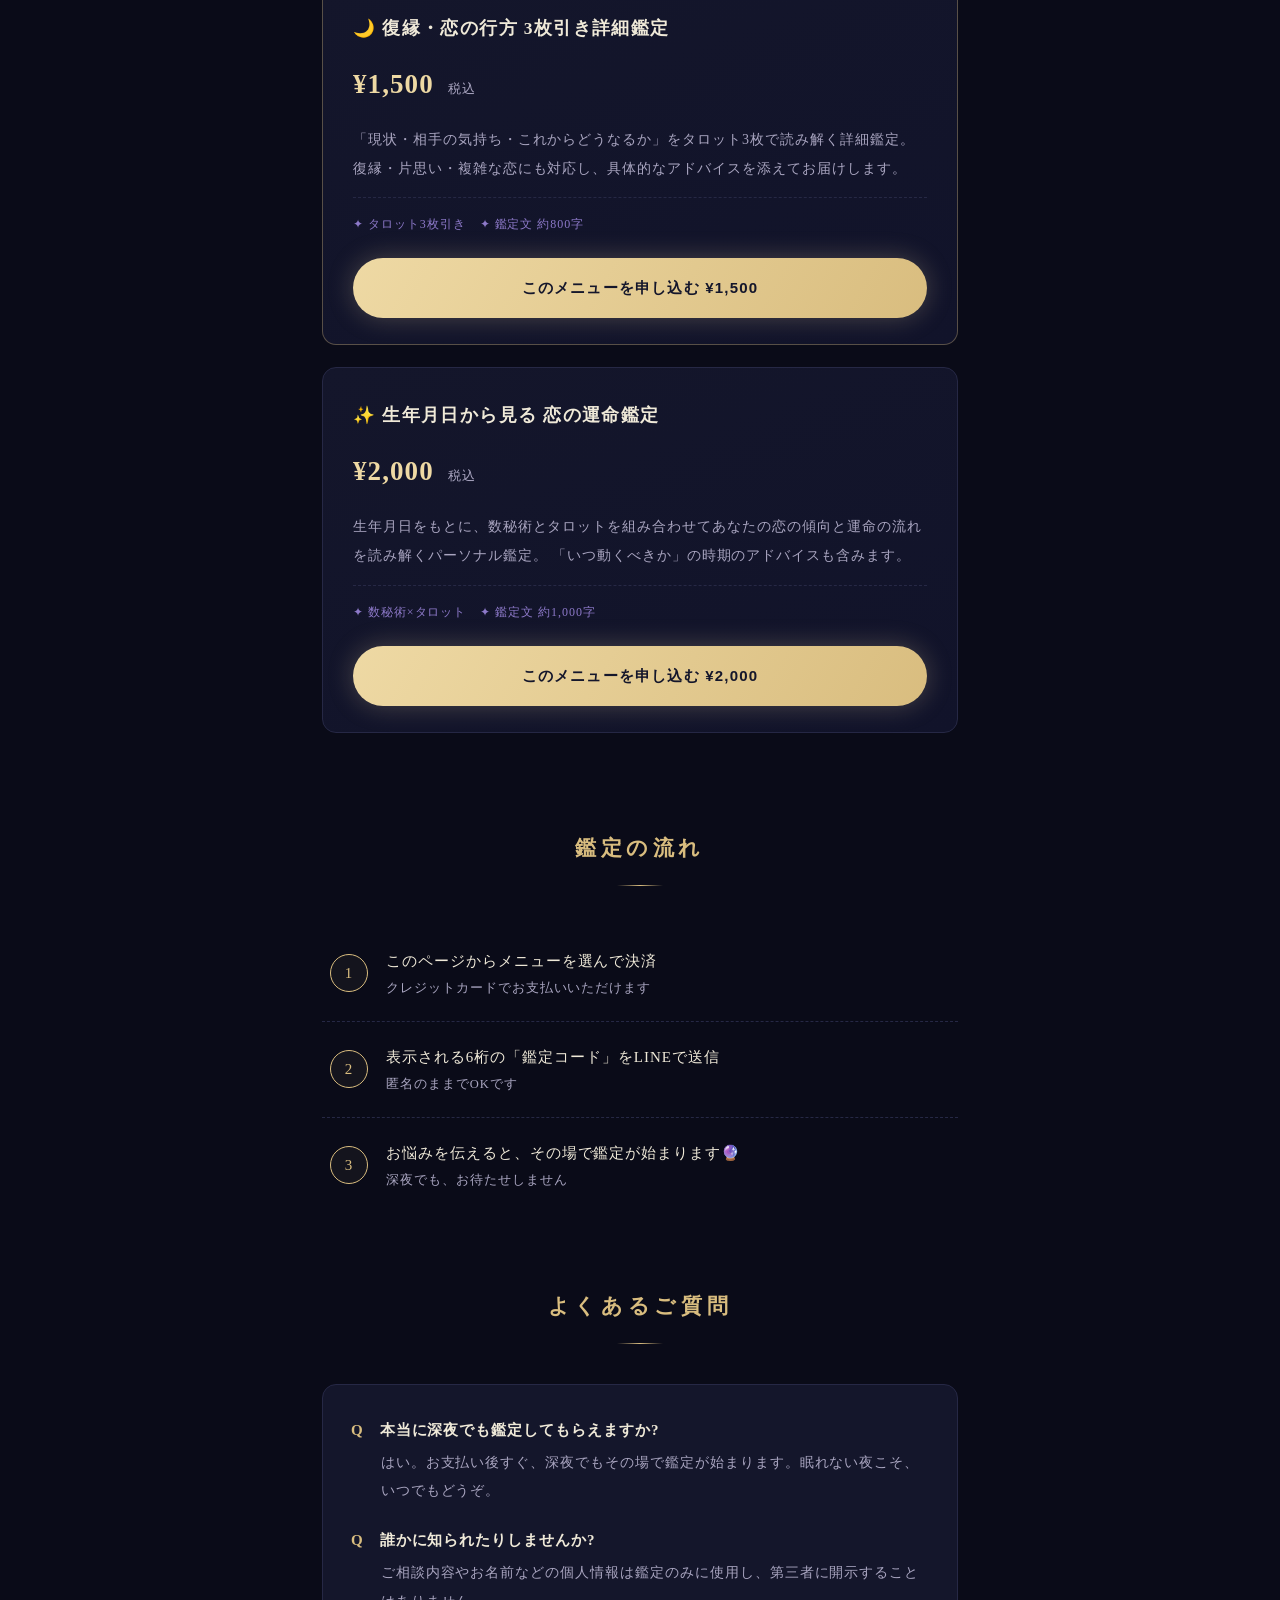
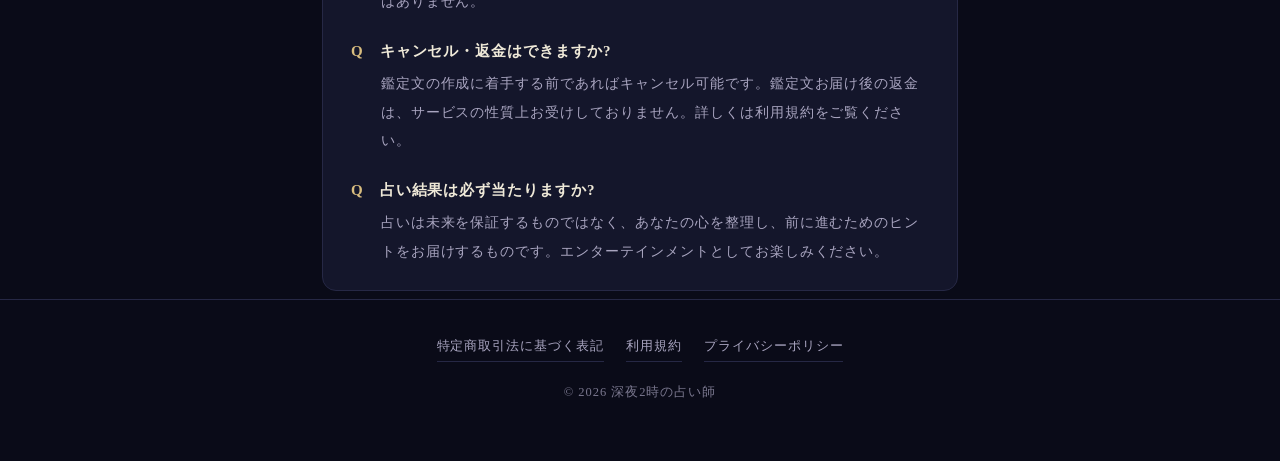
==== commit 0f46b70a: "無料ワンオラクルのCTAセクションを削除" ====
--- a/index.html
+++ b/index.html
@@ -101,12 +101,6 @@
 
 </div>
 
-<div class="cta">
-  <p class="lead">まずは、無料の1枚引きから。</p>
-  <a class="line-btn" href="https://line.me/R/ti/p/@852gdivv">LINEで無料ワンオラクル🔮</a>
-  <p class="note">友だち追加すると、無料の1枚引き鑑定をすぐにお試しいただけます。</p>
-</div>
-
 <footer>
   <nav>
     <a href="tokushoho.html">特定商取引法に基づく表記</a>
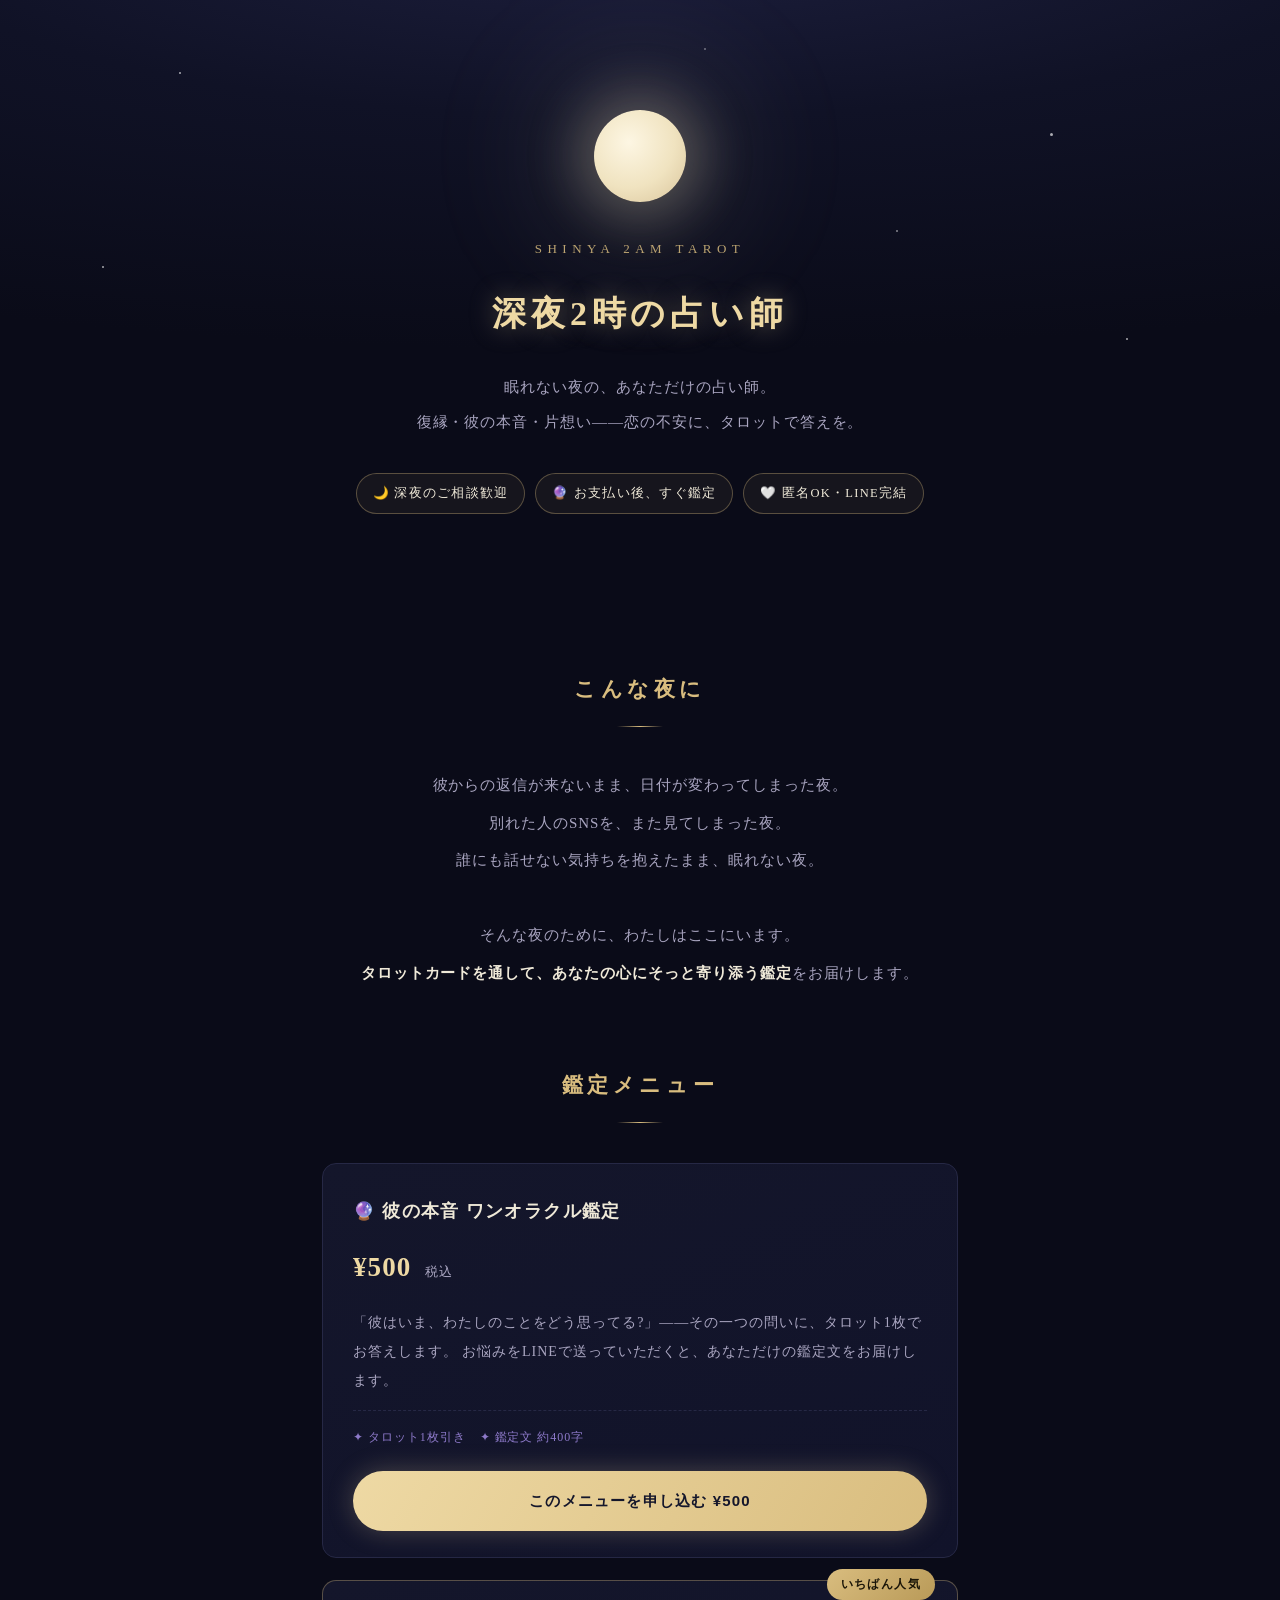
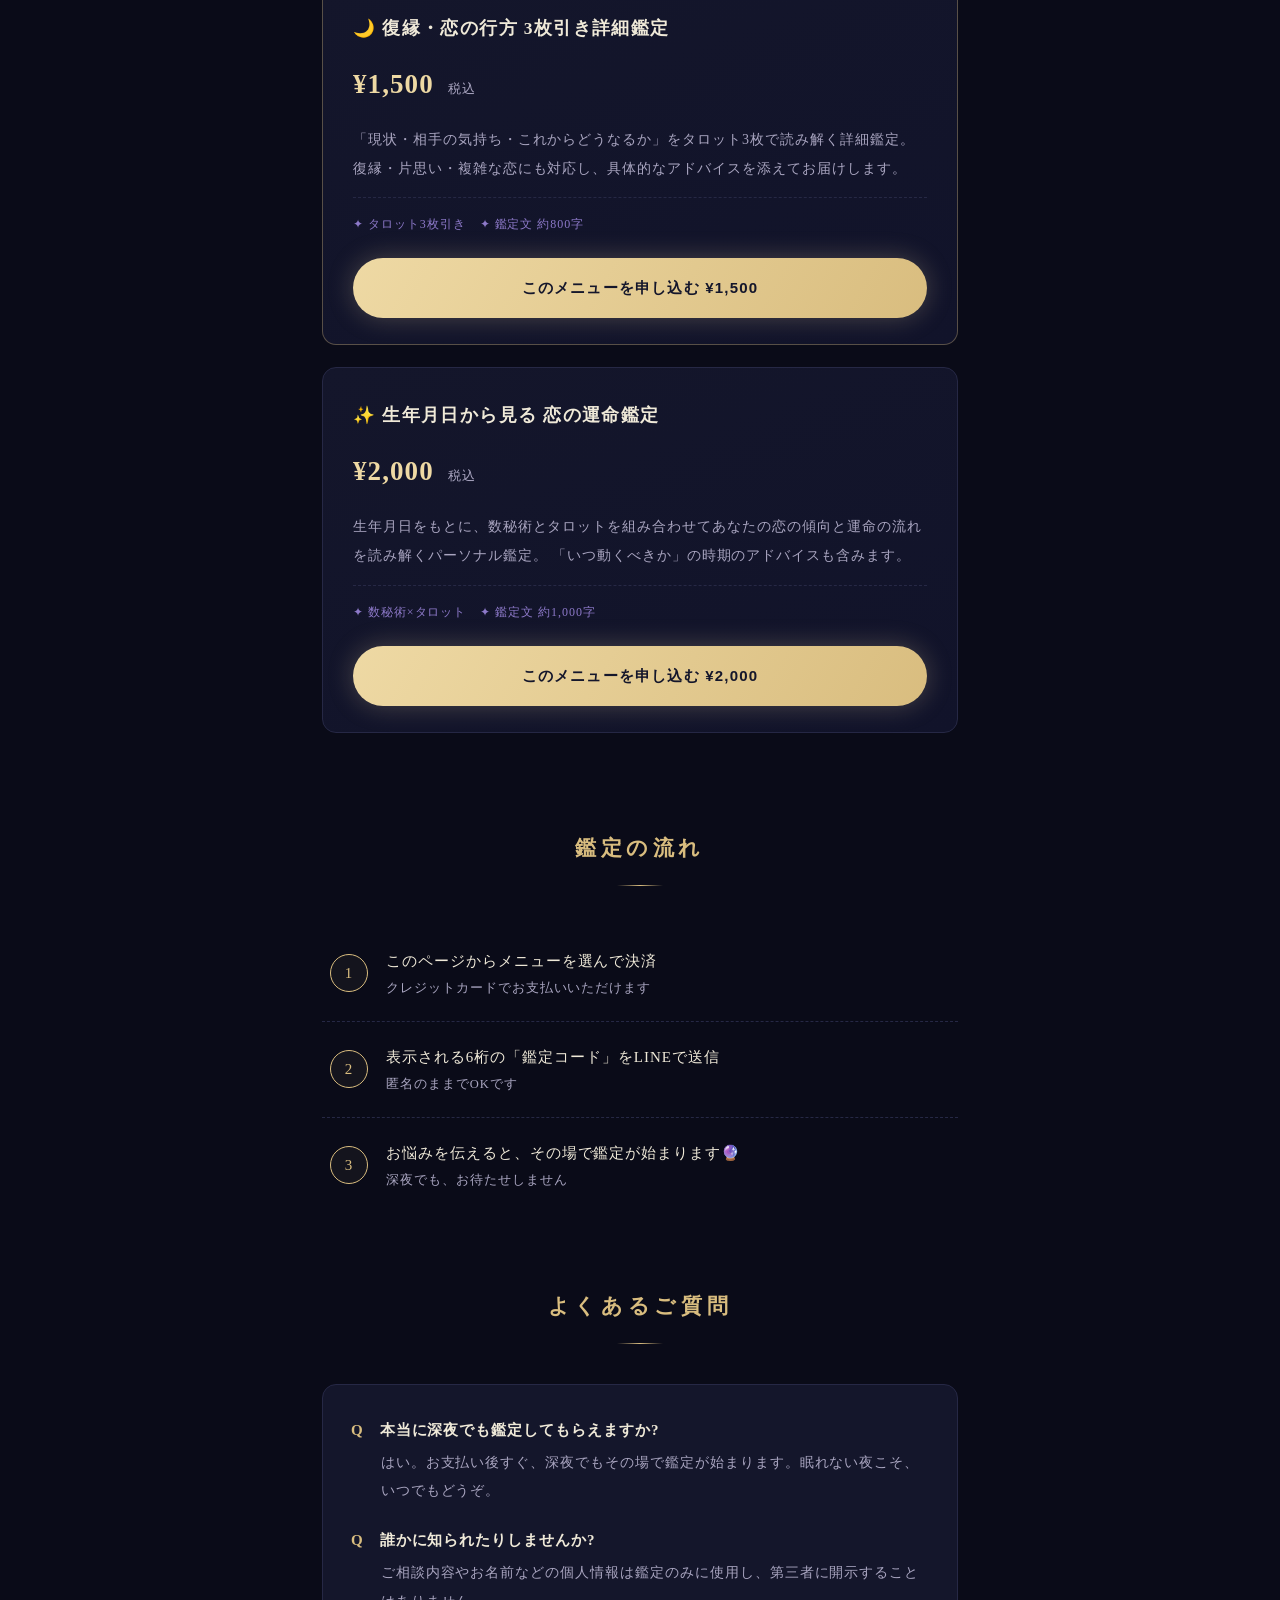
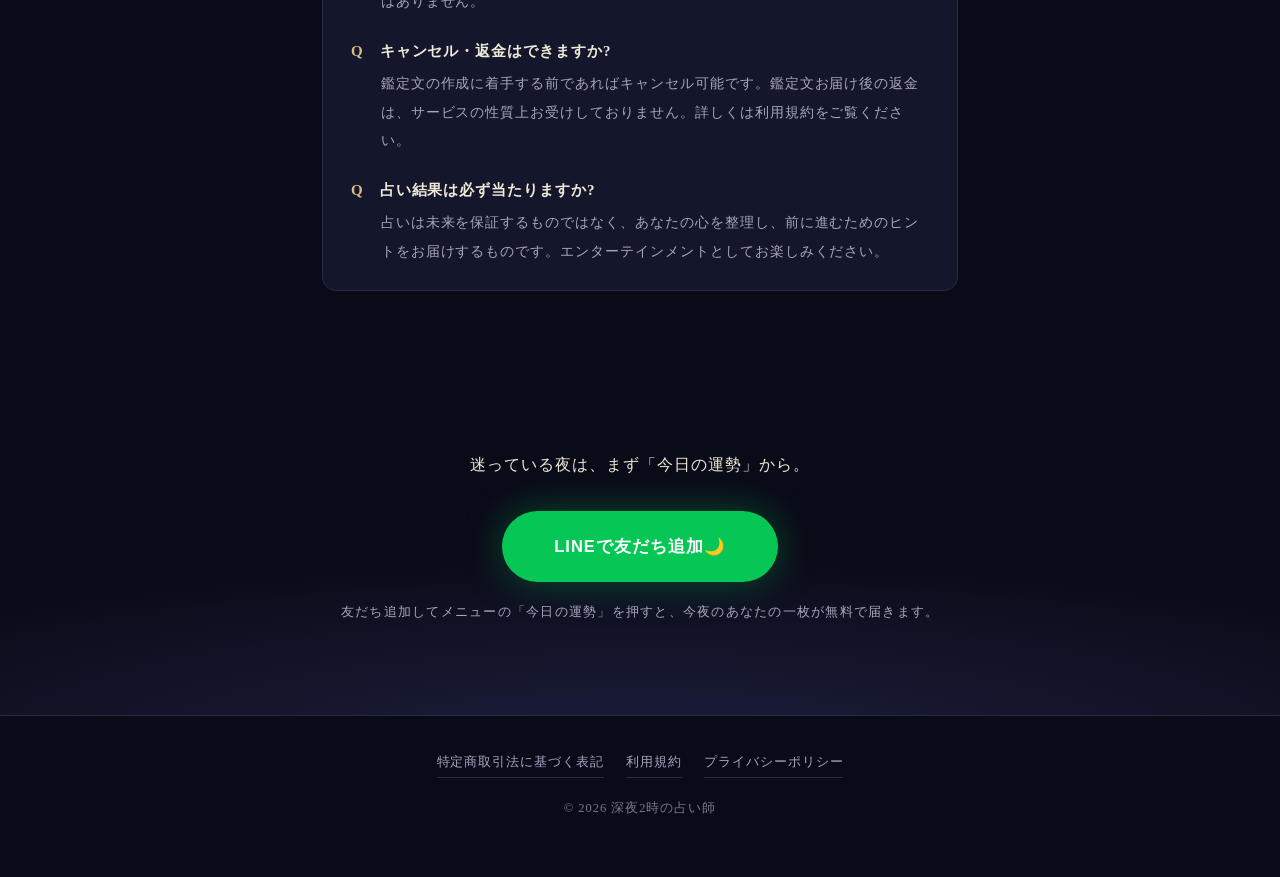
==== commit 66e4cc02: "LP末尾に今日の運勢へのLINE案内を追加" ====
--- a/index.html
+++ b/index.html
@@ -101,6 +101,12 @@
 
 </div>
 
+<div class="cta">
+  <p class="lead">迷っている夜は、まず「今日の運勢」から。</p>
+  <a class="line-btn" href="https://line.me/R/ti/p/@852gdivv">LINEで友だち追加🌙</a>
+  <p class="note">友だち追加してメニューの「今日の運勢」を押すと、今夜のあなたの一枚が無料で届きます。</p>
+</div>
+
 <footer>
   <nav>
     <a href="tokushoho.html">特定商取引法に基づく表記</a>
